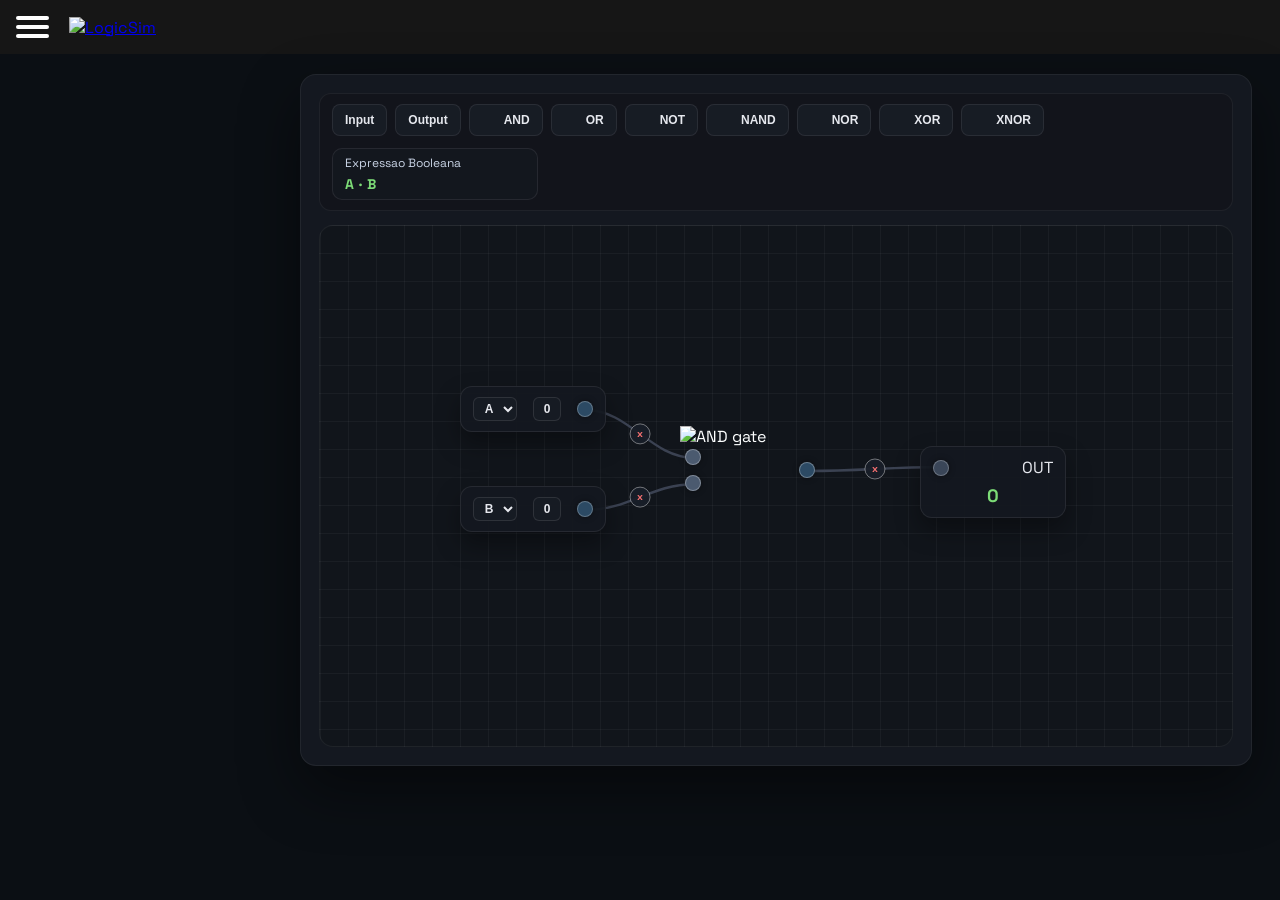
==== simulador.html @ 5848fda5 "feat: add editor and simulator functionality with gate creation and evaluation" ====
<!DOCTYPE html>
<html lang="pt-br">
<head>
    <meta charset="UTF-8">
    <meta name="viewport" content="width=device-width, initial-scale=1.0">
    <link rel="stylesheet" href="../css/style.css">
    <link rel="stylesheet" href="https://cdnjs.cloudflare.com/ajax/libs/font-awesome/7.0.1/css/all.min.css" integrity="sha512-2SwdPD6INVrV/lHTZbO2nodKhrnDdJK9/kg2XD1r9uGqPo1cUbujc+IYdlYdEErWNu69gVcYgdxlmVmzTWnetw==" crossorigin="anonymous" referrerpolicy="no-referrer" />
    <link rel="icon" href="./favicon.svg" title="image/svg+xml">
    <title>LogicSim - Simulador</title>
</head>
<body>
<header class="header-bg" id="header-menuBG">
    <div class="header container">
        <div class="header-menu" id="header-menu">

            <div class="header-btn" id="header-btn">
                <span></span>
                <span></span>
                <span></span>
            </div>

    <nav class="header-nav" id="header-nav" aria-label="primaria">
        <ul>
            <li><a href="./">Inicío</a></li>
            <li><a href="./simulador.html">Simulador</a></li>
            <li><a href="./tabela.html">Tabela Verdade</a></li>
            <li><a href="./sobre.html">Sobre</a></li>
        </ul>

        <div class="header-descricao">
        <p>Simulador de <br>Circuitos Lógicos</p>
        <img src="./img/Portas/porta-and.svg" alt="">
        </div>
    </nav>
        <div class="header-descBG" id="header-descBG"></div>        

            <a href="./">
                <img src="./img/LogicSim-Marca.svg" alt="LogicSim" >
            </a>
          
                <div class="lampada">
                    <img src="./img/lampadas/desligada.svg" alt="" id="imagem">
                </div>
        </div>
    </div>
</header>

<main class="editor-bg" id="simulador-bg">
    <div class="editor-toolbar">
        <div class="toolbar-group">
            <button class="toolbar-btn" data-add="INPUT">Input</button>
            <button class="toolbar-btn" data-add="OUTPUT">Output</button>
            <button class="toolbar-btn" data-add="AND">
                <img class="toolbar-icon" src="./img/Portas/porta-and.svg" alt="" aria-hidden="true">
                AND
            </button>
            <button class="toolbar-btn" data-add="OR">
                <img class="toolbar-icon" src="./img/Portas/porta-or.svg" alt="" aria-hidden="true">
                OR
            </button>
            <button class="toolbar-btn" data-add="NOT">
                <img class="toolbar-icon" src="./img/Portas/porta-not.svg" alt="" aria-hidden="true">
                NOT
            </button>
            <button class="toolbar-btn" data-add="NAND">
                <img class="toolbar-icon" src="./img/Portas/porta-nand.svg" alt="" aria-hidden="true">
                NAND
            </button>
            <button class="toolbar-btn" data-add="NOR">
                <img class="toolbar-icon" src="./img/Portas/porta-nor.svg" alt="" aria-hidden="true">
                NOR
            </button>
            <button class="toolbar-btn" data-add="XOR">
                <img class="toolbar-icon" src="./img/Portas/porta-xor.svg" alt="" aria-hidden="true">
                XOR
            </button>
            <button class="toolbar-btn" data-add="XNOR">
                <img class="toolbar-icon" src="./img/Portas/porta-xnor.svg" alt="" aria-hidden="true">
                XNOR
            </button>
        </div>
        <div class="toolbar-group">
            <div class="toolbar-expression">
                <span>Expressao Booleana</span>
                <strong id="expression-label">-</strong>
            </div>
        </div>
    </div>

    <div class="editor-workspace" id="workspace">
        <svg class="wire-layer" id="wire-layer"></svg>
        <div class="node-layer" id="node-layer"></div>
        <svg class="wire-handles" id="wire-handles"></svg>
    </div>
</main>

    <script src="./js/config/menu.js"></script>
    <script src="./js/animação/anima.js"></script>
    <script type="module" src="./js/editor/main.js"></script>
</body>
</html>
---- css/style.css ----
/* GLOBAL */

@import "./global/global.css";
@import "./global/header.css";

/* UTILIDADES*/

@import "./utilidades/componentes.css";
@import "./utilidades/cores.css";

/* PORTASMAIN */

@import "./portasMain/portas.css";

/* SIMULADOR */

@import "./simulador/simulador.css";

/* EDITOR */

@import "./editor/editor.css";
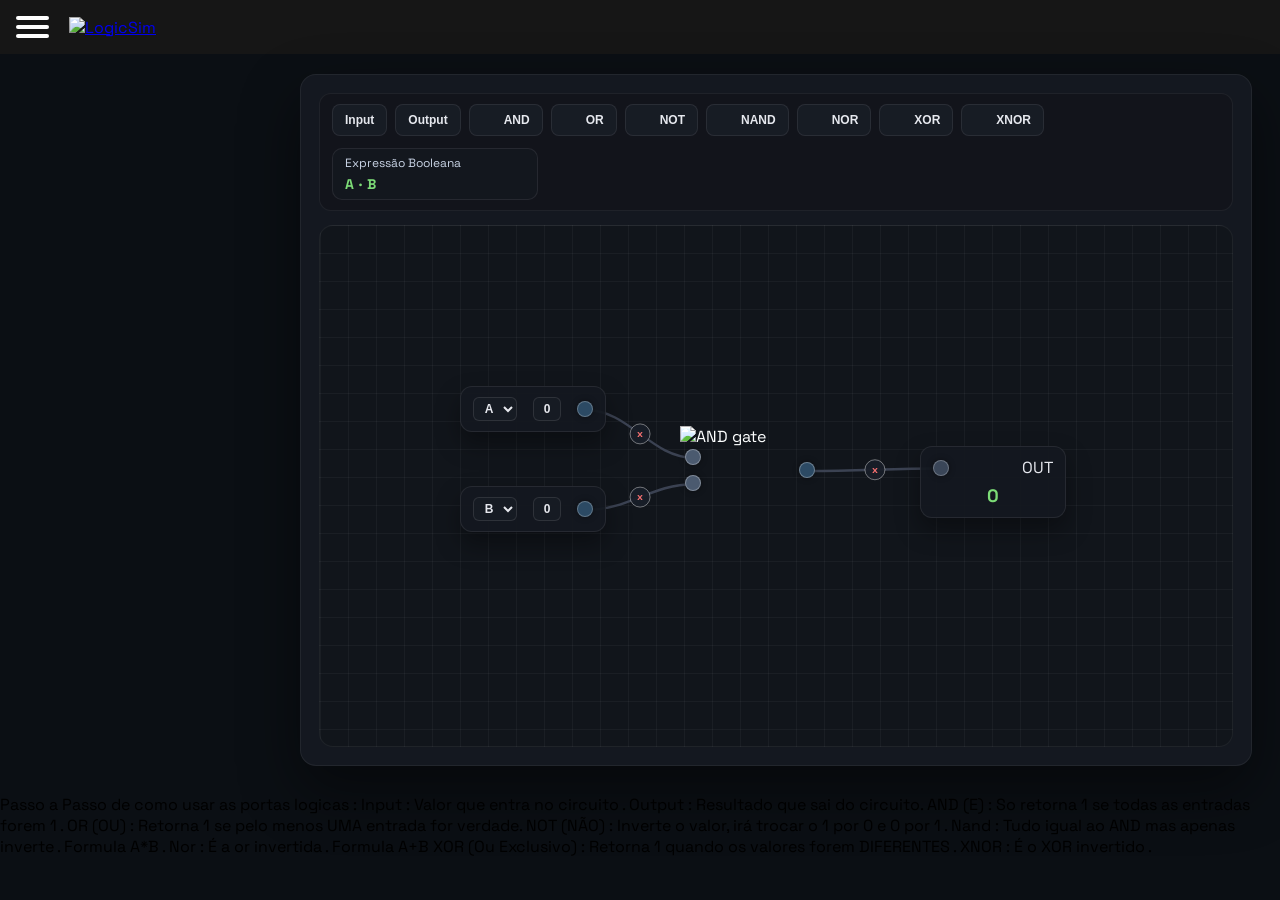
==== commit b4bbbc8c: "Update simulador.html Pronto portas logicas colocadas , agora falta mostrar elas em forma de balão q" ====
--- a/simulador.html
+++ b/simulador.html
@@ -81,7 +81,7 @@
         </div>
         <div class="toolbar-group">
             <div class="toolbar-expression">
-                <span>Expressao Booleana</span>
+                <span>Expressão Booleana</span>
                 <strong id="expression-label">-</strong>
             </div>
         </div>
@@ -94,6 +94,52 @@
     </div>
 </main>
 
+    <!--
+    AQUI O TUTORIAL NO P MIGUEL
+    O CSS DEIXA QUE EU FAÇO
+    -->
+    <section class="tutorial-bg" arial-label="primeiro">
+        <div class="tutorial-conteudo">
+            <p>Passo a Passo de como usar as portas logicas : 
+                            
+                Input : 
+                Valor que entra no circuito .
+                
+
+                Output : 
+                Resultado que sai do circuito.
+                
+
+                AND (E) :
+                So retorna 1 se todas as entradas forem 1 .
+                
+                OR (OU) :
+                Retorna 1 se pelo menos UMA entrada for verdade.
+                
+                NOT (NÃO) :
+                Inverte o valor, irá trocar o 1 por 0 e 0 por 1 .
+
+                Nand :
+                Tudo igual ao AND mas apenas inverte .
+                Formula A*B .
+
+                Nor :
+                É a or invertida . 
+                Formula A+B
+
+
+                XOR (Ou Exclusivo) :
+                Retorna 1 quando os valores forem DIFERENTES . 
+
+                XNOR :
+                É o XOR invertido .
+    
+
+            </p>
+        </div>
+    </section>
+
+
     <script src="./js/config/menu.js"></script>
     <script src="./js/animação/anima.js"></script>
     <script type="module" src="./js/editor/main.js"></script>
